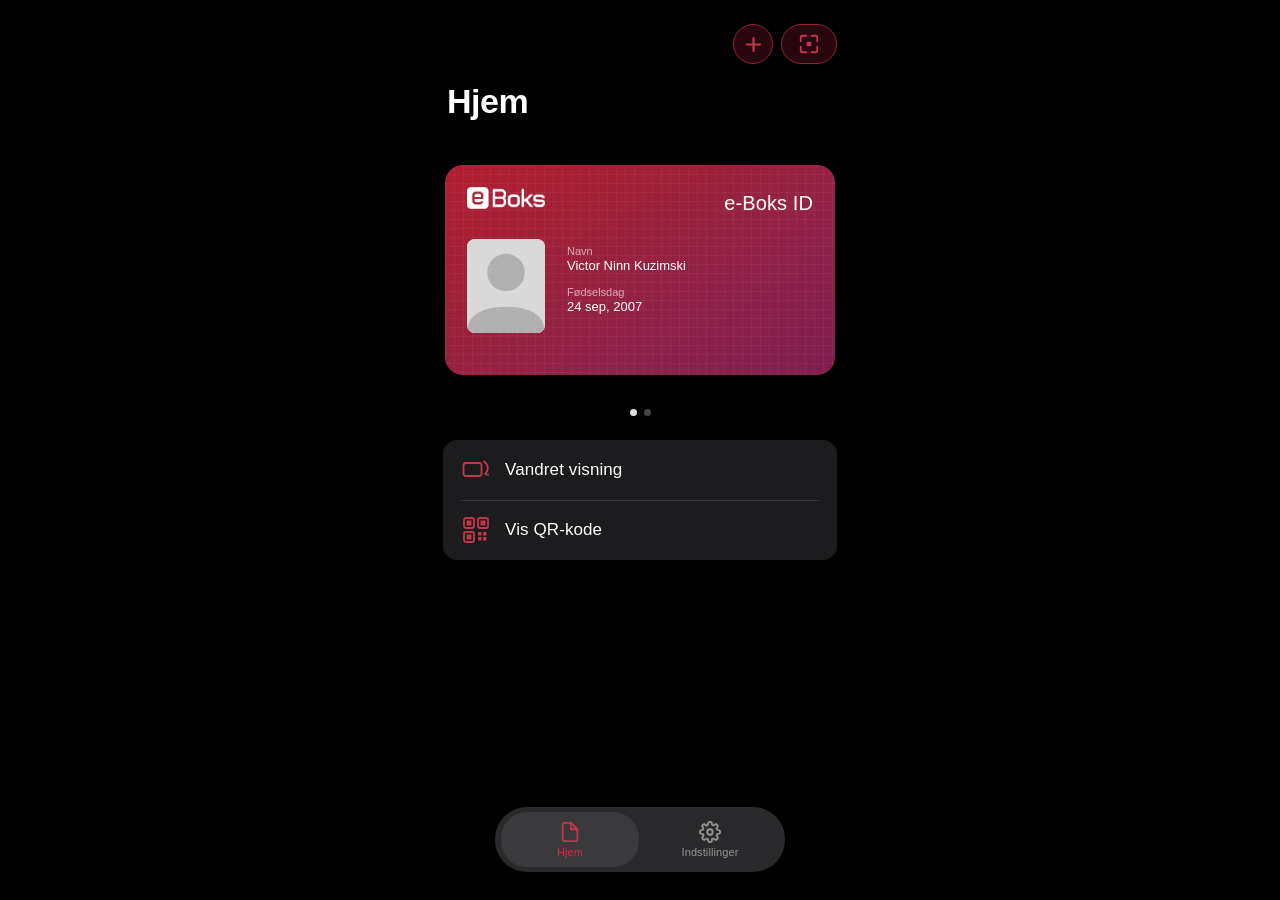
==== ID_Ting/index.html @ 9a89afcc "ID-blabla" ====
<!DOCTYPE html>
<html lang="da">
<head>
    <meta charset="UTF-8">
    <meta name="viewport" content="width=device-width, initial-scale=1.0, maximum-scale=1.0, user-scalable=no">
    <meta name="apple-mobile-web-app-capable" content="yes">
    <meta name="apple-mobile-web-app-status-bar-style" content="black">
    <title>e-Boks</title>
    <link rel="stylesheet" href="index.css">
</head>
<body>
<div class="app">

    <!-- Top Action Buttons -->
    <div class="top-actions">
        <button class="btn-add" aria-label="Tilføj">
            <svg width="17" height="17" viewBox="0 0 17 17" fill="none">
                <path d="M8.5 2v13M2 8.5h13" stroke="currentColor" stroke-width="2.2" stroke-linecap="round"/>
            </svg>
        </button>
        <button class="btn-qr-scan" aria-label="Scan QR-kode">
            <svg width="22" height="22" viewBox="0 0 24 24" fill="none">
                <path d="M3 9V5a2 2 0 0 1 2-2h4" stroke="currentColor" stroke-width="2" stroke-linecap="round" stroke-linejoin="round"/>
                <path d="M15 3h4a2 2 0 0 1 2 2v4" stroke="currentColor" stroke-width="2" stroke-linecap="round" stroke-linejoin="round"/>
                <path d="M3 15v4a2 2 0 0 0 2 2h4" stroke="currentColor" stroke-width="2" stroke-linecap="round" stroke-linejoin="round"/>
                <path d="M21 15v4a2 2 0 0 1-2 2h-4" stroke="currentColor" stroke-width="2" stroke-linecap="round" stroke-linejoin="round"/>
                <rect x="9.5" y="9.5" width="5" height="5" rx="0.5" fill="currentColor"/>
            </svg>
        </button>
    </div>

    <!-- Page Title -->
    <h1 class="page-title">Hjem</h1>

    <!-- Card Carousel -->
    <div class="carousel-outer" id="carouselOuter">
        <div class="carousel-inner" id="carouselInner">

            <!-- Slide 1: e-Boks ID -->
            <div class="slide">
                <div class="card card--id">
                    <div class="card-shine"></div>
                    <div class="card-content">
                        <div class="card-top">
                            <img class="eboks-logo-img" src="assets/e-boks-logo-white.png" alt="e-Boks">
                            <span class="card-type-text">e-Boks ID</span>
                        </div>
                        <div class="card-bottom">
                            <div class="photo-wrap">
                                <svg viewBox="0 0 100 122" xmlns="http://www.w3.org/2000/svg" width="100%" height="100%" preserveAspectRatio="xMidYMid slice">
                                    <rect width="100" height="122" fill="#d8d8d8"/>
                                    <circle cx="50" cy="44" r="24" fill="#b0b0b0"/>
                                    <path d="M0 122 Q0 88 50 88 Q100 88 100 122Z" fill="#b0b0b0"/>
                                </svg>
                            </div>
                            <div class="id-fields">
                                <div class="field">
                                    <div class="field-label">Navn</div>
                                    <div class="field-value">Victor Ninn Kuzimski</div>
                                </div>
                                <div class="field">
                                    <div class="field-label">Fødselsdag</div>
                                    <div class="field-value">24 sep, 2007</div>
                                </div>
                            </div>
                        </div>
                    </div>
                </div>
            </div>

            <!-- Slide 2: Aldersbevis -->
            <div class="slide">
                <div class="card card--age">
                    <div class="card-shine"></div>
                    <div class="card-content">
                        <div class="card-top">
                            <img class="eboks-logo-img" src="assets/e-boks-logo-white.png" alt="e-Boks">
                            <span class="card-type-text">Aldersbevis</span>
                        </div>
                        <div class="card-bottom">
                            <div class="photo-wrap">
                                <svg viewBox="0 0 100 122" xmlns="http://www.w3.org/2000/svg" width="100%" height="100%" preserveAspectRatio="xMidYMid slice">
                                    <rect width="100" height="122" fill="#d8d8d8"/>
                                    <circle cx="50" cy="44" r="24" fill="#b0b0b0"/>
                                    <path d="M0 122 Q0 88 50 88 Q100 88 100 122Z" fill="#b0b0b0"/>
                                </svg>
                            </div>
                            <div class="age-display">18+</div>
                        </div>
                    </div>
                </div>
            </div>

        </div>
    </div>

    <!-- Pagination Dots -->
    <div class="dots">
        <div class="dot active" data-idx="0"></div>
        <div class="dot" data-idx="1"></div>
    </div>

    <!-- Action List -->
    <div class="actions-box">
        <button class="action-row" id="btnLandscape">
            <div class="action-icon-wrap">
                <svg width="28" height="28" viewBox="0 0 28 28" fill="none">
                    <rect x="1.5" y="7" width="18" height="13" rx="2.5" stroke="#c0374a" stroke-width="1.8"/>
                    <path d="M22 5.5c3 2.2 4.5 5.8 3.2 9.5" stroke="#c0374a" stroke-width="1.8" stroke-linecap="round"/>
                    <path d="M25.2 15l-2 3.2 3 0.6" stroke="#c0374a" stroke-width="1.8" stroke-linecap="round" stroke-linejoin="round"/>
                </svg>
            </div>
            <span class="action-text">Vandret visning</span>
        </button>
        <div class="action-sep"></div>
        <button class="action-row" id="btnShowQR">
            <div class="action-icon-wrap">
                <svg width="28" height="28" viewBox="0 0 28 28" fill="none">
                    <rect x="2" y="2" width="10" height="10" rx="2" stroke="#c0374a" stroke-width="1.8"/>
                    <rect x="4.5" y="4.5" width="5" height="5" rx="0.5" fill="#c0374a"/>
                    <rect x="16" y="2" width="10" height="10" rx="2" stroke="#c0374a" stroke-width="1.8"/>
                    <rect x="18.5" y="4.5" width="5" height="5" rx="0.5" fill="#c0374a"/>
                    <rect x="2" y="16" width="10" height="10" rx="2" stroke="#c0374a" stroke-width="1.8"/>
                    <rect x="4.5" y="18.5" width="5" height="5" rx="0.5" fill="#c0374a"/>
                    <rect x="16" y="16" width="3.5" height="3.5" rx="0.5" fill="#c0374a"/>
                    <rect x="21" y="16" width="3.5" height="3.5" rx="0.5" fill="#c0374a"/>
                    <rect x="16" y="21" width="3.5" height="3.5" rx="0.5" fill="#c0374a"/>
                    <rect x="21" y="21" width="3.5" height="3.5" rx="0.5" fill="#c0374a"/>
                </svg>
            </div>
            <span class="action-text">Vis QR-kode</span>
        </button>
    </div>

</div><!-- .app -->

<!-- QR Modal -->
<div class="qr-modal" id="qrModal">
    <div class="qr-backdrop" id="qrBackdrop"></div>
    <div class="qr-sheet">
        <div class="qr-handle"></div>
        <p class="qr-title">QR-kode</p>
        <div class="qr-code-wrap">
            <svg width="200" height="200" viewBox="0 0 200 200" xmlns="http://www.w3.org/2000/svg">
                <!-- Simple QR code placeholder pattern -->
                <rect width="200" height="200" fill="white"/>
                <!-- Top-left finder -->
                <rect x="10" y="10" width="60" height="60" fill="black"/>
                <rect x="20" y="20" width="40" height="40" fill="white"/>
                <rect x="30" y="30" width="20" height="20" fill="black"/>
                <!-- Top-right finder -->
                <rect x="130" y="10" width="60" height="60" fill="black"/>
                <rect x="140" y="20" width="40" height="40" fill="white"/>
                <rect x="150" y="30" width="20" height="20" fill="black"/>
                <!-- Bottom-left finder -->
                <rect x="10" y="130" width="60" height="60" fill="black"/>
                <rect x="20" y="140" width="40" height="40" fill="white"/>
                <rect x="30" y="150" width="20" height="20" fill="black"/>
                <!-- Data modules (decorative) -->
                <rect x="80" y="10" width="10" height="10" fill="black"/>
                <rect x="100" y="10" width="10" height="10" fill="black"/>
                <rect x="110" y="20" width="10" height="10" fill="black"/>
                <rect x="80" y="30" width="10" height="10" fill="black"/>
                <rect x="100" y="30" width="10" height="10" fill="black"/>
                <rect x="80" y="50" width="10" height="10" fill="black"/>
                <rect x="110" y="50" width="10" height="10" fill="black"/>
                <rect x="10" y="80" width="10" height="10" fill="black"/>
                <rect x="30" y="80" width="10" height="10" fill="black"/>
                <rect x="50" y="80" width="10" height="10" fill="black"/>
                <rect x="80" y="80" width="10" height="10" fill="black"/>
                <rect x="100" y="80" width="10" height="10" fill="black"/>
                <rect x="120" y="80" width="10" height="10" fill="black"/>
                <rect x="140" y="80" width="10" height="10" fill="black"/>
                <rect x="160" y="80" width="10" height="10" fill="black"/>
                <rect x="180" y="80" width="10" height="10" fill="black"/>
                <rect x="80" y="100" width="10" height="10" fill="black"/>
                <rect x="110" y="100" width="10" height="10" fill="black"/>
                <rect x="140" y="100" width="10" height="10" fill="black"/>
                <rect x="160" y="100" width="10" height="10" fill="black"/>
                <rect x="80" y="120" width="10" height="10" fill="black"/>
                <rect x="100" y="120" width="10" height="10" fill="black"/>
                <rect x="130" y="120" width="10" height="10" fill="black"/>
                <rect x="160" y="120" width="10" height="10" fill="black"/>
                <rect x="80" y="140" width="10" height="10" fill="black"/>
                <rect x="110" y="140" width="10" height="10" fill="black"/>
                <rect x="130" y="140" width="10" height="10" fill="black"/>
                <rect x="150" y="140" width="10" height="10" fill="black"/>
                <rect x="80" y="160" width="10" height="10" fill="black"/>
                <rect x="100" y="160" width="10" height="10" fill="black"/>
                <rect x="120" y="160" width="10" height="10" fill="black"/>
                <rect x="140" y="160" width="10" height="10" fill="black"/>
                <rect x="170" y="160" width="10" height="10" fill="black"/>
                <rect x="80" y="180" width="10" height="10" fill="black"/>
                <rect x="110" y="180" width="10" height="10" fill="black"/>
                <rect x="150" y="180" width="10" height="10" fill="black"/>
                <rect x="180" y="180" width="10" height="10" fill="black"/>
            </svg>
        </div>
        <button class="qr-close" id="qrClose">Luk</button>
    </div>
</div>

<!-- Bottom Tab Bar -->
<nav class="tab-bar">
    <button class="tab tab--active" id="tabHjem">
        <svg width="22" height="22" viewBox="0 0 24 24" fill="none">
            <path d="M13 2H6a2 2 0 0 0-2 2v16a2 2 0 0 0 2 2h12a2 2 0 0 0 2-2V9z" stroke="currentColor" stroke-width="2" stroke-linejoin="round"/>
            <path d="M13 2v7h7" stroke="currentColor" stroke-width="2" stroke-linejoin="round"/>
        </svg>
        <span>Hjem</span>
    </button>
    <button class="tab" id="tabSettings">
        <svg width="22" height="22" viewBox="0 0 24 24" fill="none">
            <circle cx="12" cy="12" r="3" stroke="currentColor" stroke-width="2"/>
            <path d="M19.4 15a1.65 1.65 0 0 0 .33 1.82l.06.06a2 2 0 0 1-2.83 2.83l-.06-.06a1.65 1.65 0 0 0-1.82-.33 1.65 1.65 0 0 0-1 1.51V21a2 2 0 0 1-4 0v-.09A1.65 1.65 0 0 0 9 19.4a1.65 1.65 0 0 0-1.82.33l-.06.06a2 2 0 0 1-2.83-2.83l.06-.06A1.65 1.65 0 0 0 4.68 15a1.65 1.65 0 0 0-1.51-1H3a2 2 0 0 1 0-4h.09A1.65 1.65 0 0 0 4.6 9a1.65 1.65 0 0 0-.33-1.82l-.06-.06a2 2 0 0 1 2.83-2.83l.06.06A1.65 1.65 0 0 0 9 4.68a1.65 1.65 0 0 0 1-1.51V3a2 2 0 0 1 4 0v.09a1.65 1.65 0 0 0 1 1.51 1.65 1.65 0 0 0 1.82-.33l.06-.06a2 2 0 0 1 2.83 2.83l-.06.06A1.65 1.65 0 0 0 19.4 9a1.65 1.65 0 0 0 1.51 1H21a2 2 0 0 1 0 4h-.09a1.65 1.65 0 0 0-1.51 1z" stroke="currentColor" stroke-width="2"/>
        </svg>
        <span>Indstillinger</span>
    </button>
</nav>

<script src="index.js"></script>
</body>
</html>
---- ID_Ting/index.css ----
*, *::before, *::after {
    box-sizing: border-box;
    margin: 0;
    padding: 0;
    -webkit-tap-highlight-color: transparent;
}

html, body {
    height: 100%;
    background: #000;
}

body {
    font-family: -apple-system, BlinkMacSystemFont, 'SF Pro Display', 'Helvetica Neue', Arial, sans-serif;
    color: #fff;
    display: flex;
    justify-content: center;
    overflow-x: hidden;
}

.app {
    width: 100%;
    max-width: 430px;
    min-height: 100dvh;
    background: #000;
    display: flex;
    flex-direction: column;
    padding-bottom: 110px;
    position: relative;
}

/* ── Top Action Buttons ─────────────────── */
.top-actions {
    display: flex;
    justify-content: flex-end;
    align-items: center;
    gap: 8px;
    padding: 24px 18px 4px;
    flex-shrink: 0;
}

.btn-add,
.btn-qr-scan {
    display: flex;
    align-items: center;
    justify-content: center;
    background: rgba(55, 10, 20, 0.75);
    border: 1.5px solid #9a2030;
    color: #c0374a;
    cursor: pointer;
}

.btn-add {
    width: 40px;
    height: 40px;
    border-radius: 50%;
}

.btn-qr-scan {
    width: 56px;
    height: 40px;
    border-radius: 20px;
}

/* ── Page Title ─────────────────────────── */
.page-title {
    font-size: 34px;
    font-weight: 700;
    letter-spacing: -0.5px;
    padding: 14px 22px 44px;
    flex-shrink: 0;
}

/* ── Carousel ───────────────────────────── */
.carousel-outer {
    overflow: hidden;
    width: 100%;
    flex-shrink: 0;
    user-select: none;
    -webkit-user-select: none;
    touch-action: pan-y;
}

.carousel-inner {
    display: flex;
    transition: transform 0.36s cubic-bezier(0.25, 0.46, 0.45, 0.94);
    will-change: transform;
}

.slide {
    flex: 0 0 100%;
    min-width: 100%;
    padding: 0 20px;
}

/* ── Cards ──────────────────────────────── */
.card {
    border-radius: 18px;
    overflow: hidden;
    position: relative;
    padding: 22px 22px 42px;
}

/* Grid texture — sits above card content so it overlays the photo */
.card::before {
    content: '';
    position: absolute;
    inset: 0;
    background-image:
        linear-gradient(rgba(255,255,255,0.045) 1px, transparent 1px),
        linear-gradient(90deg, rgba(255,255,255,0.045) 1px, transparent 1px);
    background-size: 9px 9px;
    pointer-events: none;
    z-index: 4;
}

/* Shine sweep — above grid */
.card-shine {
    position: absolute;
    inset: 0;
    border-radius: 18px;
    overflow: hidden;
    pointer-events: none;
    z-index: 5;
}

.card-shine::after {
    content: '';
    position: absolute;
    inset: 0;
    background: linear-gradient(
        to right,
        transparent 0%,
        transparent 10%,
        rgba(255,255,255,0.03) 28%,
        rgba(255,255,255,0.18) 50%,
        rgba(255,255,255,0.03) 72%,
        transparent 90%,
        transparent 100%
    );
    transform: translateX(-100%);
    animation: cardShine 3s ease-in-out infinite;
}

.card--age .card-shine::after {
    animation-delay: 1.5s;
}

@keyframes cardShine {
    0%, 10%  { transform: translateX(-100%); }
    55%, 100% { transform: translateX(100%); }
}

.card-content {
    position: relative;
    z-index: 3;
    display: flex;
    flex-direction: column;
    gap: 20px;
}

.card--id {
    background: linear-gradient(150deg,
        #b21e30 0%,
        #a02037 30%,
        #8e2249 65%,
        #7e1e4e 100%
    );
}

.card--age {
    background: linear-gradient(150deg,
    #002430 0%,
    #1c3843 35%,
    #344c58 70%,
    #455b68 100%
    );
}

/* Card header row */
.card-top {
    display: flex;
    align-items: center;
    justify-content: space-between;
}

.eboks-logo-img {
    height: 22px;
    width: auto;
    display: block;
    margin-bottom: 10px;
}

.card-type-text {
    font-size: 20px;
    font-weight: 400;
    color: #fff;
    letter-spacing: 0.1px;
}

/* Card body row */
.card-bottom {
    display: flex;
    align-items: flex-start;
    gap: 22px;
}

.photo-wrap {
    width: 78px;
    flex-shrink: 0;
    border-radius: 8px;
    overflow: hidden;
    aspect-ratio: 5 / 6;
    background: #ccc;
}

/* ID info fields */
.id-fields {
    flex: 1;
    display: flex;
    flex-direction: column;
    gap: 12px;
    padding-top: 6px;
}

.field-label {
    font-size: 11px;
    color: rgba(255,255,255,0.62);
    margin-bottom: 1px;
    font-weight: 300;
}

.field-value {
    font-size: 13px;
    font-weight: 500;
    color: #fff;
    line-height: 1.2;
}

/* Age display */
.age-display {
    flex: 1;
    display: flex;
    align-items: center;
    font-size: 60px;
    font-weight: 500;
    margin-top: 20px;
    margin-left: 48px;
    color: #fff;
    line-height: 1;
}

/* ── Pagination Dots ─────────────────────── */
.dots {
    display: flex;
    justify-content: center;
    align-items: center;
    gap: 7px;
    padding: 34px 0 24px;
    flex-shrink: 0;
}

.dot {
    width: 7px;
    height: 7px;
    border-radius: 50%;
    background: rgba(255,255,255,0.28);
    cursor: pointer;
    transition: background 0.2s;
}

.dot.active {
    background: rgba(255,255,255,0.88);
}

/* ── Action List ────────────────────────── */
.actions-box {
    margin: 0 18px;
    background: #1c1c1e;
    border-radius: 14px;
    overflow: hidden;
    flex-shrink: 0;
}

.action-row {
    display: flex;
    align-items: center;
    gap: 14px;
    padding: 15px 18px;
    width: 100%;
    background: transparent;
    border: none;
    color: #fff;
    font-size: 17px;
    font-weight: 400;
    cursor: pointer;
    text-align: left;
    font-family: inherit;
    letter-spacing: 0.1px;
    transition: background 0.12s;
}

.action-row:active {
    background: rgba(255,255,255,0.06);
}

.action-icon-wrap {
    width: 30px;
    height: 30px;
    display: flex;
    align-items: center;
    justify-content: center;
    flex-shrink: 0;
}

.action-text {
    flex: 1;
}

.action-sep {
    height: 0.5px;
    background: rgba(255,255,255,0.11);
    margin: 0 18px;
}

/* ── QR Modal ───────────────────────────── */
.qr-modal {
    display: none;
    position: fixed;
    inset: 0;
    z-index: 100;
    align-items: flex-end;
    justify-content: center;
}

.qr-modal.open {
    display: flex;
}

.qr-backdrop {
    position: absolute;
    inset: 0;
    background: rgba(0,0,0,0.55);
}

.qr-sheet {
    position: relative;
    z-index: 1;
    background: #1c1c1e;
    border-radius: 20px 20px 0 0;
    width: 100%;
    max-width: 430px;
    padding: 12px 24px 48px;
    display: flex;
    flex-direction: column;
    align-items: center;
    gap: 20px;
    animation: slideUp 0.32s cubic-bezier(0.25, 0.46, 0.45, 0.94);
}

@keyframes slideUp {
    from { transform: translateY(100%); }
    to   { transform: translateY(0); }
}

.qr-handle {
    width: 36px;
    height: 4px;
    background: rgba(255,255,255,0.25);
    border-radius: 2px;
}

.qr-title {
    font-size: 18px;
    font-weight: 600;
    color: #fff;
}

.qr-code-wrap {
    background: #fff;
    padding: 16px;
    border-radius: 14px;
}

.qr-close {
    width: 100%;
    padding: 15px;
    background: #2c2c2e;
    border: none;
    border-radius: 12px;
    color: #c0374a;
    font-size: 17px;
    font-weight: 600;
    font-family: inherit;
    cursor: pointer;
}

/* ── Tab Bar ────────────────────────────── */
.tab-bar {
    position: fixed;
    bottom: 28px;
    left: 50%;
    transform: translateX(-50%);
    display: flex;
    background: #2a2a2c;
    border-radius: 32px;
    padding: 5px 6px;
    gap: 2px;
    width: min(290px, calc(100% - 56px));
    box-shadow: 0 4px 24px rgba(0,0,0,0.55);
    z-index: 50;
}

.tab {
    flex: 1;
    display: flex;
    flex-direction: column;
    align-items: center;
    justify-content: center;
    gap: 3px;
    padding: 9px 12px;
    border-radius: 26px;
    border: none;
    background: transparent;
    color: rgba(255,255,255,0.5);
    font-size: 11px;
    font-family: inherit;
    font-weight: 400;
    cursor: pointer;
    transition: all 0.15s;
    letter-spacing: 0.1px;
}

.tab svg {
    width: 22px;
    height: 22px;
    stroke: currentColor;
    fill: none;
}

.tab--active {
    background: #3a3a3c;
    color: #c0374a;
}

/* ── Landscape overlay ──────────────────── */
.landscape-overlay {
    display: none;
    position: fixed;
    inset: 0;
    background: #000;
    z-index: 200;
    align-items: center;
    justify-content: center;
    flex-direction: column;
    gap: 20px;
}

.landscape-overlay.open {
    display: flex;
}

.landscape-card {
    width: 80vw;
    max-width: 500px;
    border-radius: 18px;
    padding: 28px 32px;
    position: relative;
    overflow: hidden;
}

.landscape-card::before {
    content: '';
    position: absolute;
    inset: 0;
    background-image:
        linear-gradient(rgba(255,255,255,0.065) 1px, transparent 1px),
        linear-gradient(90deg, rgba(255,255,255,0.065) 1px, transparent 1px);
    background-size: 13px 13px;
    pointer-events: none;
}

.landscape-card .card-content {
    position: relative;
    z-index: 1;
}

.landscape-close {
    position: fixed;
    top: 24px;
    right: 24px;
    width: 36px;
    height: 36px;
    border-radius: 50%;
    background: rgba(255,255,255,0.15);
    border: none;
    color: #fff;
    font-size: 20px;
    display: flex;
    align-items: center;
    justify-content: center;
    cursor: pointer;
    z-index: 201;
}
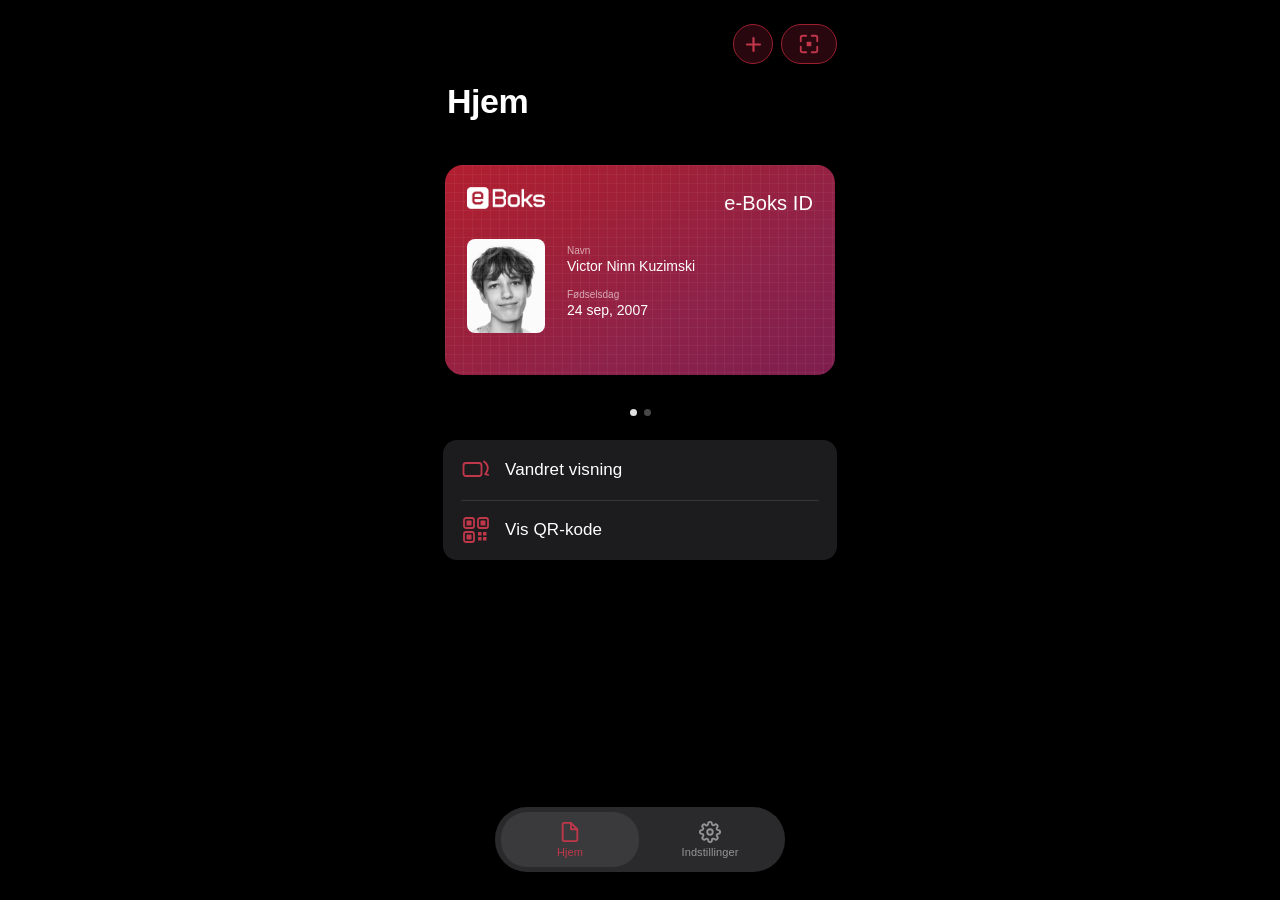
==== commit f89bf19c: "ting" ====
--- a/ID_Ting/index.html
+++ b/ID_Ting/index.html
@@ -5,6 +5,8 @@
     <meta name="viewport" content="width=device-width, initial-scale=1.0, maximum-scale=1.0, user-scalable=no">
     <meta name="apple-mobile-web-app-capable" content="yes">
     <meta name="apple-mobile-web-app-status-bar-style" content="black">
+    <meta name="apple-mobile-web-app-title" content="e-Boks">
+    <link rel="manifest" href="manifest.json">
     <title>e-Boks</title>
     <link rel="stylesheet" href="index.css">
 </head>
@@ -47,11 +49,7 @@
                         </div>
                         <div class="card-bottom">
                             <div class="photo-wrap">
-                                <svg viewBox="0 0 100 122" xmlns="http://www.w3.org/2000/svg" width="100%" height="100%" preserveAspectRatio="xMidYMid slice">
-                                    <rect width="100" height="122" fill="#d8d8d8"/>
-                                    <circle cx="50" cy="44" r="24" fill="#b0b0b0"/>
-                                    <path d="M0 122 Q0 88 50 88 Q100 88 100 122Z" fill="#b0b0b0"/>
-                                </svg>
+                                <img src="assets/person-image.jpg" alt="Foto" width="100%" height="100%" style="object-fit:cover;display:block;">
                             </div>
                             <div class="id-fields">
                                 <div class="field">
@@ -79,11 +77,7 @@
                         </div>
                         <div class="card-bottom">
                             <div class="photo-wrap">
-                                <svg viewBox="0 0 100 122" xmlns="http://www.w3.org/2000/svg" width="100%" height="100%" preserveAspectRatio="xMidYMid slice">
-                                    <rect width="100" height="122" fill="#d8d8d8"/>
-                                    <circle cx="50" cy="44" r="24" fill="#b0b0b0"/>
-                                    <path d="M0 122 Q0 88 50 88 Q100 88 100 122Z" fill="#b0b0b0"/>
-                                </svg>
+                                <img src="assets/person-image.jpg" alt="Foto" width="100%" height="100%" style="object-fit:cover;display:block;">
                             </div>
                             <div class="age-display">18+</div>
                         </div>
--- a/ID_Ting/index.css
+++ b/ID_Ting/index.css
@@ -224,17 +224,17 @@
 }
 
 .field-label {
-    font-size: 11px;
+    font-size: 10px;
     color: rgba(255,255,255,0.62);
     margin-bottom: 1px;
     font-weight: 300;
 }
 
 .field-value {
-    font-size: 13px;
+    font-size: 14px;
     font-weight: 500;
     color: #fff;
-    line-height: 1.2;
+    line-height: 1.4;
 }
 
 /* Age display */
